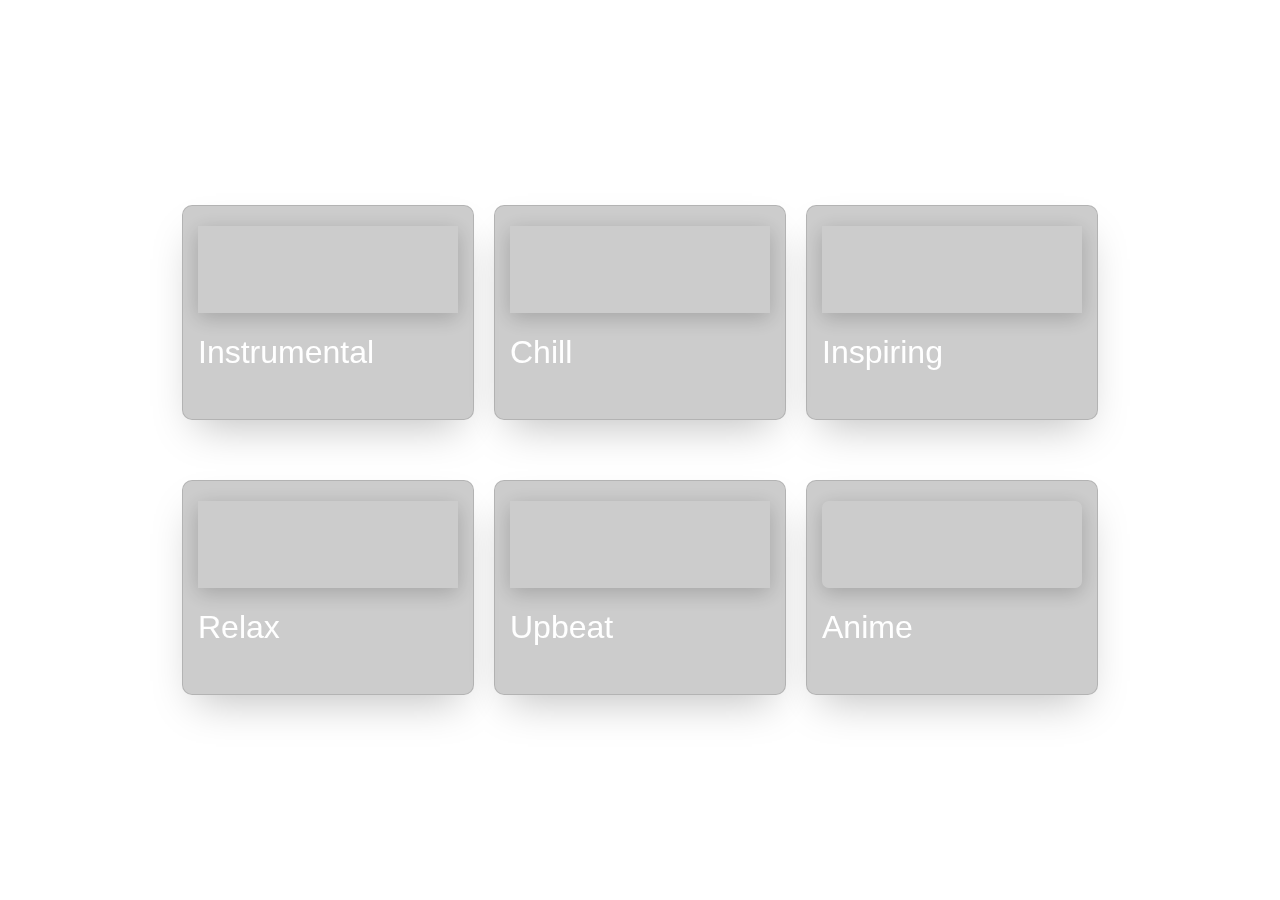
==== index.html @ 4e0b747d "asd" ====
<!DOCTYPE html>
<html lang="en">
  <head>
    <meta charset="UTF-8" />
    <meta name="viewport" content="width=device-width, initial-scale=1.0" />
    <meta http-equiv="X-UA-Compatible" content="ie=edge" />
    <link rel="stylesheet" href="https://maxcdn.bootstrapcdn.com/bootstrap/4.0.0/css/bootstrap.min.css" integrity="sha384-Gn5384xqQ1aoWXA+058RXPxPg6fy4IWvTNh0E263XmFcJlSAwiGgFAW/dAiS6JXm" crossorigin="anonymous">
      <!-- Javascript for bootstrap -->
      <script src="https://code.jquery.com/jquery-3.2.1.slim.min.js" integrity="sha384-KJ3o2DKtIkvYIK3UENzmM7KCkRr/rE9/Qpg6aAZGJwFDMVNA/GpGFF93hXpG5KkN" crossorigin="anonymous"></script>
      <script src="https://cdnjs.cloudflare.com/ajax/libs/popper.js/1.12.9/umd/popper.min.js" integrity="sha384-ApNbgh9B+Y1QKtv3Rn7W3mgPxhU9K/ScQsAP7hUibX39j7fakFPskvXusvfa0b4Q" crossorigin="anonymous"></script>
      <script src="https://maxcdn.bootstrapcdn.com/bootstrap/4.0.0/js/bootstrap.min.js" integrity="sha384-JZR6Spejh4U02d8jOt6vLEHfe/JQGiRRSQQxSfFWpi1MquVdAyjUar5+76PVCmYl" crossorigin="anonymous"></script>
    <!-- icon fontawesome -->
    <link
      rel="stylesheet"
      href="https://cdnjs.cloudflare.com/ajax/libs/font-awesome/5.10.2/css/all.min.css"
    />
    <link rel="stylesheet" href="styles.css" >
    <title>Music Player</title>
  </head>
  <body>
    <div id="videodiv">
    <video autoplay muted loop id="myVideo">
      <source id="src" src="video/video3.mp4" type="video/mp4">
    </video>
    </div>
  <div class="container">
        <div class="card">
          <div class="card_image">
            <img src="images/Instrumental.jpg" alt="">
           </div>
            <h2 class="card_title"><a href="Instrumental/index.html" style="text-decoration: none; color: #fff;">Instrumental</h2></a>
        </div>

              <div class="card">
                <div class="card_image">
                  <img src="images/chill.jpg" alt="">
                 </div>
                  <h2 class="card_title"><a href="chill/index.html" style="text-decoration: none; color: #fff;">Chill</a></h2>
              </div>

              <div class="card">
                <div class="card_image">
                  <img src="images/inspiring.jpg" alt="">
                 </div>
                  <h2 class="card_title"><a href="inspiring/index.html" style="text-decoration: none; color: #fff;">Inspiring</a></h2>
              </div>
              <div class="card">
                <div class="card_image">
                  <img src="images/relax.jpg" alt="">
                 </div>
                  <h2 class="card_title"><a href="relax/index.html" style="text-decoration: none; color: #fff;">Relax</a></h2>
              </div>

                    <div class="card">
                      <div class="card_image">
                        <img src="images/upbeat.jpg" alt="">
                       </div>
                        <h2 class="card_title"><a href="upbeat/index.html" style="text-decoration: none; color: #fff;">Upbeat</a></h2>
                    </div>

                    <div class="card">
                      <div class="card_image anime">
                        <img src="images/anime.jpg" style="border-radius: 7px;" alt="">
                       </div>
                        <h2 class="card_title"><a href="anime mix/index.html" style="text-decoration: none; color: #fff;">Anime</a></h2>
                    </div>
  </div>

  </body>
  </html>
---- styles.css ----
@import url('https://fonts.googleapis.com/css?family=Lato&display=swap');

* {
  box-sizing: border-box;
}

body {
  background-image: linear-gradient(
    0deg,
    rgba(247, 247, 247, 1) 23.8%,
    rgba(252, 221, 221, 1) 92%
  );
  height: 100vh;
  display: flex;
  flex-direction: column;
  align-items: center;
  justify-content: center;
  font-family: 'Lato', sans-serif;
  margin: 0;
}


@media screen and (max-width: 600px){
  .music-container{
    margin: 100px -21px;
  }
}
@import url('https://fonts.googleapis.com/css2?family=Poppins:wght@400;500;600;700;800;900&display=swap');
*{
  margin: 0;
  padding: 0;
  font-family: 'Poppins', sans-serif;
  box-sizing: border-box;
}
body{
  display: flex;
  justify-content: center;
  align-items: center;
  background: transparent;
}
.container {
  position: relative;
  width: 1100px;
  display: flex;
  justify-content: center;
  align-items: center;
  flex-wrap: wrap;
  padding: 30px;
}

 .container .card {
  max-width: 300px;
  height: 215px;
   position: relative;
   margin: 30px 10px;
   padding: 20px 15px;
   display: flex;
   flex-direction: column;
   /* box-shadow: 0 5px 202px rgba(0, 0, 0, 0.5); */
   transition: 0.3s ease-in-out;
}
.container .card:hover{
  height: 300px;

}

.container .card .card_image{
  position: relative;
  width: 260px;
  height: 260px;
  z-index: 1;
  box-shadow: 0 5px 20px rgba(0, 0, 0, 0.2);
}
.container .card .card_image img{
  max-width: 100%;
  border-radius: 4px;
}
.container .card .card_content {
  position: relative;
  margin-top: -140px;
  padding: 10px 15px;
  text-align: center;
  color: #111;
  visibility: hidden;
  opacity: 0;
  transition: 0.3s ease-in-out;
}
.container .card:hover .card_content{
  visibility: visible;
  opacity: 1;
  margin-top: -10px;
  transition-delay: 0.3s;
}











@media (min-width: 40rem) {
  .cards_item {
    width: 50%;
  }
}

@media (min-width: 56rem) {
  .cards_item {
    width: 33.3333%;
  }
}

.card {
  background-color: rgb(0,0,0,0.2);
  border-radius: 10px;
  box-shadow: 0 20px 40px -14px rgba(0, 0, 0, 0.25);
  display: flex;
  flex-direction: column;
  overflow: hidden;
}

.card_content {
  padding: 1rem;
}

.card_title {
  padding: 20px;
  padding-left: 0px;
}
.anime{
  border-radius: 7px;
}

.card_text {
}
#myVideo {
  position: fixed;
  right: 0;
  bottom: 0;
  min-width: 100%;
  min-height: 100%;
}
@media screen and (max-width: 1000px){
  .container{
    width: 869px;
    padding: 0;
    margin-top: 300px;
    max-width: 960px;
  }
}
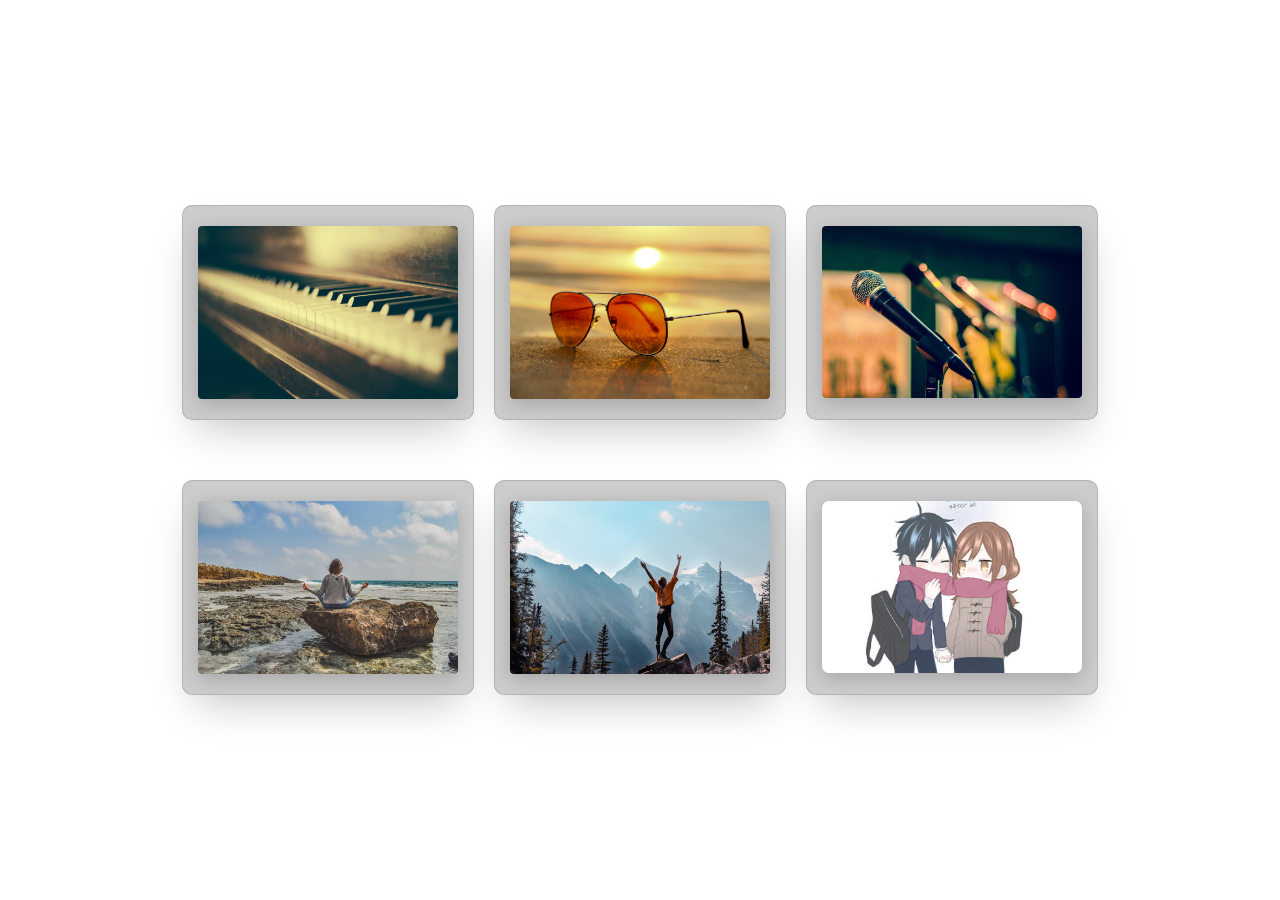
==== commit 4c888a8d: "Update index.html" ====
--- a/index.html
+++ b/index.html
@@ -2,7 +2,7 @@
 <html lang="en">
   <head>
     <meta charset="UTF-8" />
-    <meta name="viewport" content="width=device-width, initial-scale=1.0" />
+    <meta name="viewport" content="width="1000", initial-scale=1.0" />
     <meta http-equiv="X-UA-Compatible" content="ie=edge" />
     <link rel="stylesheet" href="https://maxcdn.bootstrapcdn.com/bootstrap/4.0.0/css/bootstrap.min.css" integrity="sha384-Gn5384xqQ1aoWXA+058RXPxPg6fy4IWvTNh0E263XmFcJlSAwiGgFAW/dAiS6JXm" crossorigin="anonymous">
       <!-- Javascript for bootstrap -->
